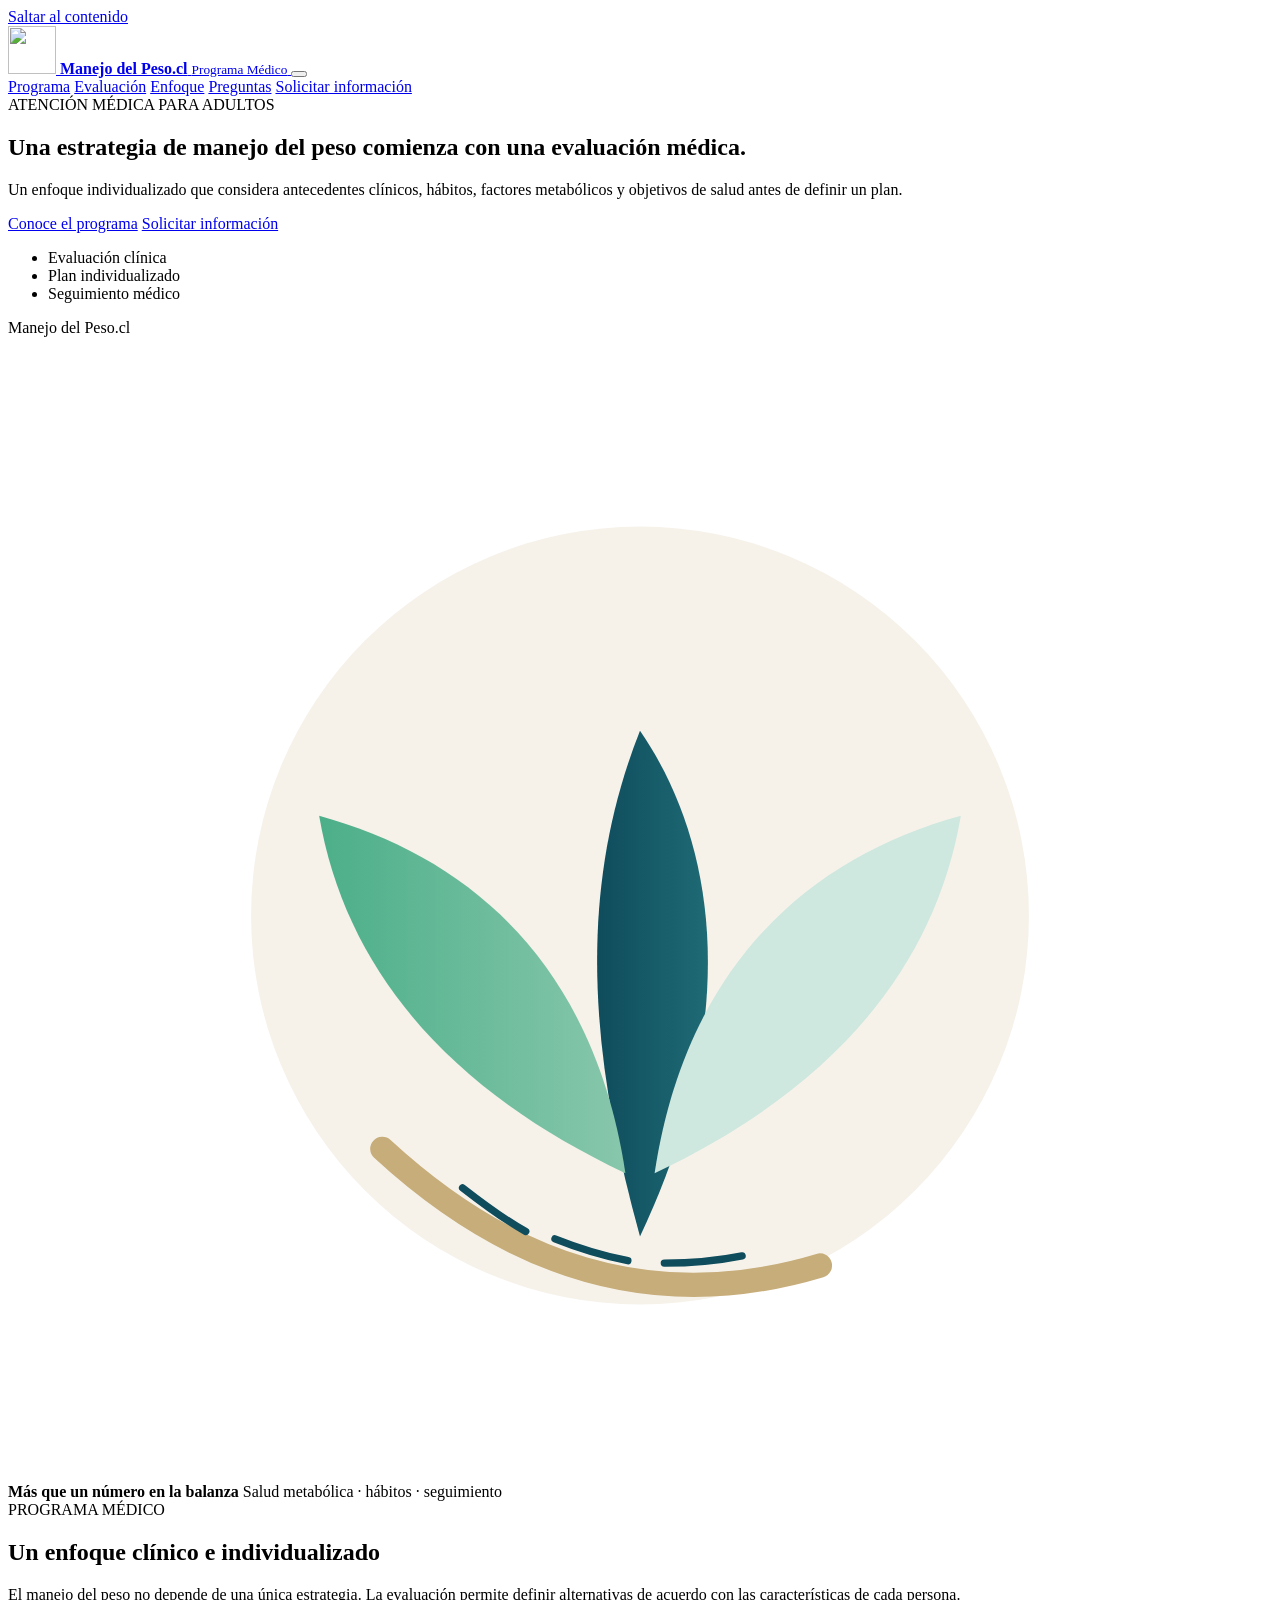
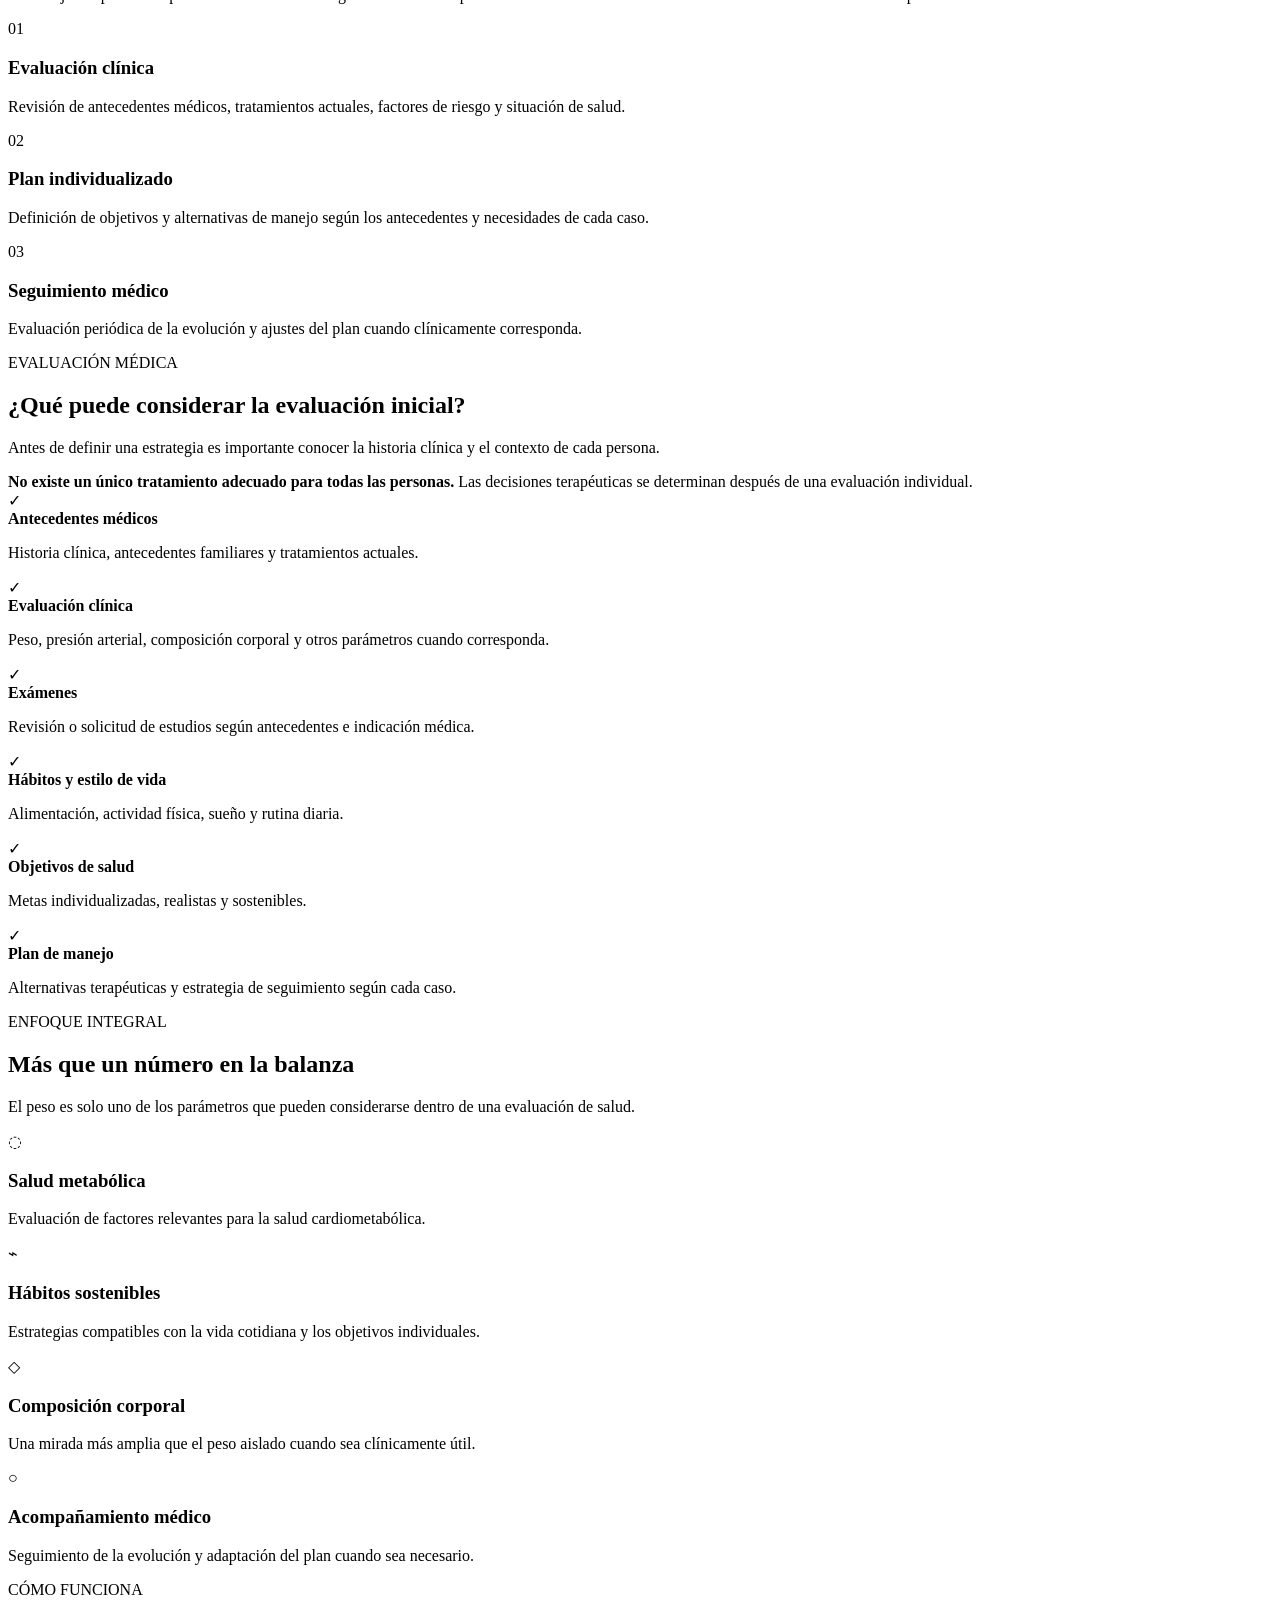
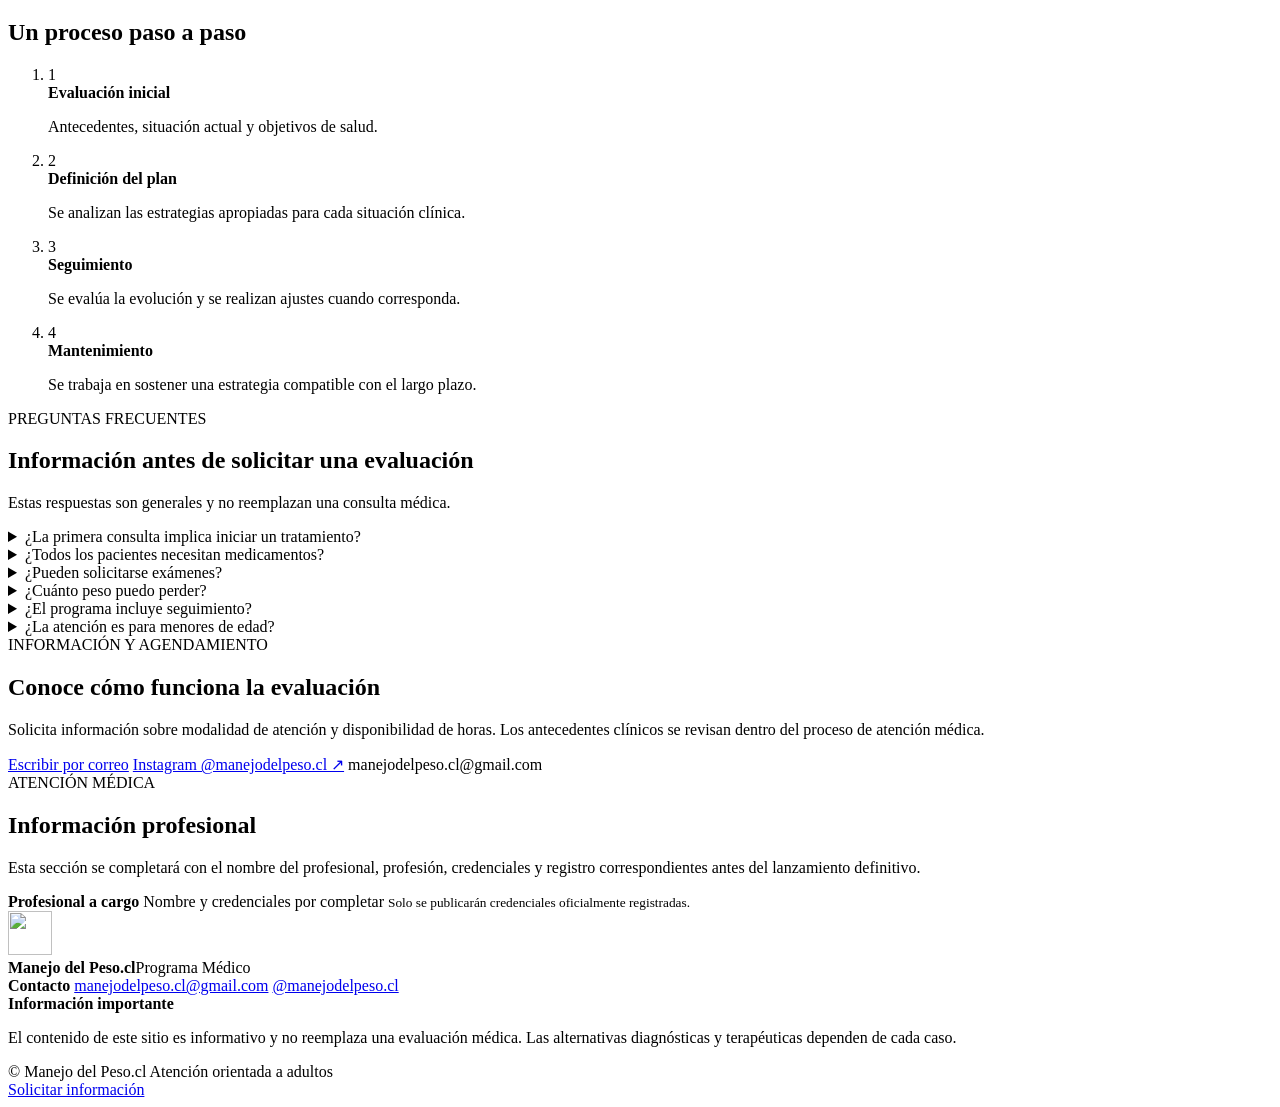
==== index.html @ efe5b245 "Create medical weight management landing page" ====
<!doctype html>
<html lang="es">
<head>
  <meta charset="utf-8" />
  <meta name="viewport" content="width=device-width, initial-scale=1" />
  <title>Manejo del Peso.cl | Programa Médico</title>
  <meta name="description" content="Programa médico de manejo del peso y salud metabólica para adultos. Evaluación clínica, plan individualizado y seguimiento médico." />
  <meta name="theme-color" content="#0F4C5C" />
  <meta name="robots" content="index,follow" />
  <link rel="canonical" href="https://manejodelpeso.cl/" />
  <link rel="icon" href="assets/favicon.svg" type="image/svg+xml" />
  <link rel="stylesheet" href="styles.css" />

  <meta property="og:type" content="website" />
  <meta property="og:title" content="Manejo del Peso.cl | Programa Médico" />
  <meta property="og:description" content="Evaluación clínica, plan individualizado y seguimiento médico para adultos." />
  <meta property="og:url" content="https://manejodelpeso.cl/" />
  <meta property="og:image" content="https://manejodelpeso.cl/assets/og-image.svg" />
  <meta property="og:locale" content="es_CL" />
  <meta name="twitter:card" content="summary_large_image" />

  <script type="application/ld+json">
  {
    "@context": "https://schema.org",
    "@type": "WebSite",
    "name": "Manejo del Peso.cl",
    "url": "https://manejodelpeso.cl/",
    "description": "Programa médico de manejo del peso y salud metabólica para adultos.",
    "publisher": {
      "@type": "Organization",
      "name": "Manejo del Peso.cl",
      "url": "https://manejodelpeso.cl/",
      "email": "manejodelpeso.cl@gmail.com",
      "sameAs": ["https://www.instagram.com/manejodelpeso.cl/"]
    }
  }
  </script>
</head>
<body>
  <a class="skip-link" href="#contenido">Saltar al contenido</a>

  <header class="site-header" id="inicio">
    <div class="container nav-wrap">
      <a class="brand" href="#inicio" aria-label="Manejo del Peso.cl, inicio">
        <img src="assets/logo.svg" alt="" width="48" height="48" />
        <span>
          <strong>Manejo del Peso.cl</strong>
          <small>Programa Médico</small>
        </span>
      </a>

      <button class="menu-toggle" type="button" aria-label="Abrir menú" aria-expanded="false" aria-controls="main-nav">
        <span></span><span></span><span></span>
      </button>

      <nav id="main-nav" class="main-nav" aria-label="Navegación principal">
        <a href="#programa">Programa</a>
        <a href="#evaluacion">Evaluación</a>
        <a href="#enfoque">Enfoque</a>
        <a href="#preguntas">Preguntas</a>
        <a href="#contacto" class="btn btn-small">Solicitar información</a>
      </nav>
    </div>
  </header>

  <main id="contenido">
    <section class="hero">
      <div class="container hero-grid">
        <div class="hero-copy">
          <div class="eyebrow">ATENCIÓN MÉDICA PARA ADULTOS</div>
          <h1>Una estrategia de manejo del peso comienza con una <span>evaluación médica.</span></h1>
          <p class="hero-lead">
            Un enfoque individualizado que considera antecedentes clínicos, hábitos, factores metabólicos y objetivos de salud antes de definir un plan.
          </p>
          <div class="hero-actions">
            <a class="btn" href="#programa">Conoce el programa</a>
            <a class="btn btn-secondary" href="#contacto">Solicitar información</a>
          </div>
          <ul class="trust-list" aria-label="Características principales">
            <li>Evaluación clínica</li>
            <li>Plan individualizado</li>
            <li>Seguimiento médico</li>
          </ul>
        </div>

        <div class="hero-visual" aria-hidden="true">
          <div class="visual-card">
            <div class="visual-badge">Manejo del Peso.cl</div>
            <svg viewBox="0 0 520 470" role="img">
              <defs>
                <linearGradient id="leafA" x1="0" x2="1">
                  <stop offset="0" stop-color="#0F4C5C"/>
                  <stop offset="1" stop-color="#1E6A75"/>
                </linearGradient>
                <linearGradient id="leafB" x1="0" x2="1">
                  <stop offset="0" stop-color="#4CAF89"/>
                  <stop offset="1" stop-color="#88C7AC"/>
                </linearGradient>
              </defs>
              <circle cx="260" cy="238" r="160" fill="#F6F2EA"/>
              <path d="M260 370c-22-79-25-145 0-208 31 45 43 117 0 208z" fill="url(#leafA)"/>
              <path d="M254 344c-72-34-115-83-126-147 62 17 113 61 126 147z" fill="url(#leafB)"/>
              <path d="M266 344c72-34 115-83 126-147-62 17-113 61-126 147z" fill="#CFE8DF"/>
              <path d="M154 334c51 47 110 69 180 48" fill="none" stroke="#C7AD7A" stroke-width="10" stroke-linecap="round"/>
              <path d="M187 350c9 7 17 13 26 18M225 371c10 4 20 7 30 9M270 381c11 0 22-1 32-3" fill="none" stroke="#0F4C5C" stroke-width="3" stroke-linecap="round"/>
            </svg>
            <div class="visual-note">
              <strong>Más que un número en la balanza</strong>
              <span>Salud metabólica · hábitos · seguimiento</span>
            </div>
          </div>
        </div>
      </div>
    </section>

    <section class="section pillars" id="programa">
      <div class="container">
        <div class="section-heading centered">
          <span class="eyebrow">PROGRAMA MÉDICO</span>
          <h2>Un enfoque clínico e individualizado</h2>
          <p>El manejo del peso no depende de una única estrategia. La evaluación permite definir alternativas de acuerdo con las características de cada persona.</p>
        </div>

        <div class="cards three">
          <article class="card">
            <div class="icon-wrap" aria-hidden="true">01</div>
            <h3>Evaluación clínica</h3>
            <p>Revisión de antecedentes médicos, tratamientos actuales, factores de riesgo y situación de salud.</p>
          </article>
          <article class="card">
            <div class="icon-wrap" aria-hidden="true">02</div>
            <h3>Plan individualizado</h3>
            <p>Definición de objetivos y alternativas de manejo según los antecedentes y necesidades de cada caso.</p>
          </article>
          <article class="card">
            <div class="icon-wrap" aria-hidden="true">03</div>
            <h3>Seguimiento médico</h3>
            <p>Evaluación periódica de la evolución y ajustes del plan cuando clínicamente corresponda.</p>
          </article>
        </div>
      </div>
    </section>

    <section class="section soft-section" id="evaluacion">
      <div class="container split">
        <div>
          <span class="eyebrow">EVALUACIÓN MÉDICA</span>
          <h2>¿Qué puede considerar la evaluación inicial?</h2>
          <p class="section-lead">Antes de definir una estrategia es importante conocer la historia clínica y el contexto de cada persona.</p>
          <div class="callout">
            <strong>No existe un único tratamiento adecuado para todas las personas.</strong>
            <span>Las decisiones terapéuticas se determinan después de una evaluación individual.</span>
          </div>
        </div>

        <div class="check-grid">
          <div class="check-item"><span>✓</span><div><strong>Antecedentes médicos</strong><p>Historia clínica, antecedentes familiares y tratamientos actuales.</p></div></div>
          <div class="check-item"><span>✓</span><div><strong>Evaluación clínica</strong><p>Peso, presión arterial, composición corporal y otros parámetros cuando corresponda.</p></div></div>
          <div class="check-item"><span>✓</span><div><strong>Exámenes</strong><p>Revisión o solicitud de estudios según antecedentes e indicación médica.</p></div></div>
          <div class="check-item"><span>✓</span><div><strong>Hábitos y estilo de vida</strong><p>Alimentación, actividad física, sueño y rutina diaria.</p></div></div>
          <div class="check-item"><span>✓</span><div><strong>Objetivos de salud</strong><p>Metas individualizadas, realistas y sostenibles.</p></div></div>
          <div class="check-item"><span>✓</span><div><strong>Plan de manejo</strong><p>Alternativas terapéuticas y estrategia de seguimiento según cada caso.</p></div></div>
        </div>
      </div>
    </section>

    <section class="section" id="enfoque">
      <div class="container">
        <div class="section-heading centered">
          <span class="eyebrow">ENFOQUE INTEGRAL</span>
          <h2>Más que un número en la balanza</h2>
          <p>El peso es solo uno de los parámetros que pueden considerarse dentro de una evaluación de salud.</p>
        </div>

        <div class="cards four">
          <article class="mini-card"><span>◌</span><h3>Salud metabólica</h3><p>Evaluación de factores relevantes para la salud cardiometabólica.</p></article>
          <article class="mini-card"><span>⌁</span><h3>Hábitos sostenibles</h3><p>Estrategias compatibles con la vida cotidiana y los objetivos individuales.</p></article>
          <article class="mini-card"><span>◇</span><h3>Composición corporal</h3><p>Una mirada más amplia que el peso aislado cuando sea clínicamente útil.</p></article>
          <article class="mini-card"><span>○</span><h3>Acompañamiento médico</h3><p>Seguimiento de la evolución y adaptación del plan cuando sea necesario.</p></article>
        </div>
      </div>
    </section>

    <section class="section journey-section">
      <div class="container">
        <div class="section-heading centered">
          <span class="eyebrow">CÓMO FUNCIONA</span>
          <h2>Un proceso paso a paso</h2>
        </div>
        <ol class="journey">
          <li><span>1</span><div><strong>Evaluación inicial</strong><p>Antecedentes, situación actual y objetivos de salud.</p></div></li>
          <li><span>2</span><div><strong>Definición del plan</strong><p>Se analizan las estrategias apropiadas para cada situación clínica.</p></div></li>
          <li><span>3</span><div><strong>Seguimiento</strong><p>Se evalúa la evolución y se realizan ajustes cuando corresponda.</p></div></li>
          <li><span>4</span><div><strong>Mantenimiento</strong><p>Se trabaja en sostener una estrategia compatible con el largo plazo.</p></div></li>
        </ol>
      </div>
    </section>

    <section class="section faq-section" id="preguntas">
      <div class="container faq-layout">
        <div class="faq-intro">
          <span class="eyebrow">PREGUNTAS FRECUENTES</span>
          <h2>Información antes de solicitar una evaluación</h2>
          <p>Estas respuestas son generales y no reemplazan una consulta médica.</p>
        </div>

        <div class="faq-list">
          <details>
            <summary>¿La primera consulta implica iniciar un tratamiento?</summary>
            <p>No necesariamente. La primera consulta busca realizar una evaluación médica y determinar qué alternativas pueden ser apropiadas para cada caso.</p>
          </details>
          <details>
            <summary>¿Todos los pacientes necesitan medicamentos?</summary>
            <p>No. El manejo puede incluir diferentes estrategias y la indicación de medicamentos, cuando corresponda, depende de una evaluación clínica individual.</p>
          </details>
          <details>
            <summary>¿Pueden solicitarse exámenes?</summary>
            <p>Sí. Según los antecedentes y hallazgos clínicos pueden revisarse o solicitarse exámenes complementarios.</p>
          </details>
          <details>
            <summary>¿Cuánto peso puedo perder?</summary>
            <p>La respuesta varía entre personas. Por esta razón no se garantizan cantidades específicas de pérdida de peso.</p>
          </details>
          <details>
            <summary>¿El programa incluye seguimiento?</summary>
            <p>Sí. El seguimiento permite evaluar la evolución y modificar el plan cuando sea necesario.</p>
          </details>
          <details>
            <summary>¿La atención es para menores de edad?</summary>
            <p>Actualmente el programa está orientado a personas adultas.</p>
          </details>
        </div>
      </div>
    </section>

    <section class="section contact-section" id="contacto">
      <div class="container contact-card">
        <div>
          <span class="eyebrow light">INFORMACIÓN Y AGENDAMIENTO</span>
          <h2>Conoce cómo funciona la evaluación</h2>
          <p>Solicita información sobre modalidad de atención y disponibilidad de horas. Los antecedentes clínicos se revisan dentro del proceso de atención médica.</p>
        </div>
        <div class="contact-actions">
          <a class="btn btn-light" href="mailto:manejodelpeso.cl@gmail.com?subject=Información%20Programa%20Manejo%20del%20Peso">Escribir por correo</a>
          <a class="text-link light-link" href="https://www.instagram.com/manejodelpeso.cl/" target="_blank" rel="noopener">Instagram @manejodelpeso.cl ↗</a>
          <span class="contact-email">manejodelpeso.cl@gmail.com</span>
        </div>
      </div>
    </section>

    <section class="section professional-note">
      <div class="container note-grid">
        <div>
          <span class="eyebrow">ATENCIÓN MÉDICA</span>
          <h2>Información profesional</h2>
          <p>Esta sección se completará con el nombre del profesional, profesión, credenciales y registro correspondientes antes del lanzamiento definitivo.</p>
        </div>
        <div class="placeholder-card">
          <strong>Profesional a cargo</strong>
          <span>Nombre y credenciales por completar</span>
          <small>Solo se publicarán credenciales oficialmente registradas.</small>
        </div>
      </div>
    </section>
  </main>

  <footer class="site-footer">
    <div class="container footer-grid">
      <div class="footer-brand">
        <img src="assets/logo.svg" alt="" width="44" height="44" />
        <div><strong>Manejo del Peso.cl</strong><span>Programa Médico</span></div>
      </div>
      <div>
        <strong>Contacto</strong>
        <a href="mailto:manejodelpeso.cl@gmail.com">manejodelpeso.cl@gmail.com</a>
        <a href="https://www.instagram.com/manejodelpeso.cl/" target="_blank" rel="noopener">@manejodelpeso.cl</a>
      </div>
      <div>
        <strong>Información importante</strong>
        <p>El contenido de este sitio es informativo y no reemplaza una evaluación médica. Las alternativas diagnósticas y terapéuticas dependen de cada caso.</p>
      </div>
    </div>
    <div class="container footer-bottom">
      <span>© <span id="year"></span> Manejo del Peso.cl</span>
      <span>Atención orientada a adultos</span>
    </div>
  </footer>

  <a class="mobile-cta" href="#contacto">Solicitar información</a>
  <script src="script.js" defer></script>
</body>
</html>
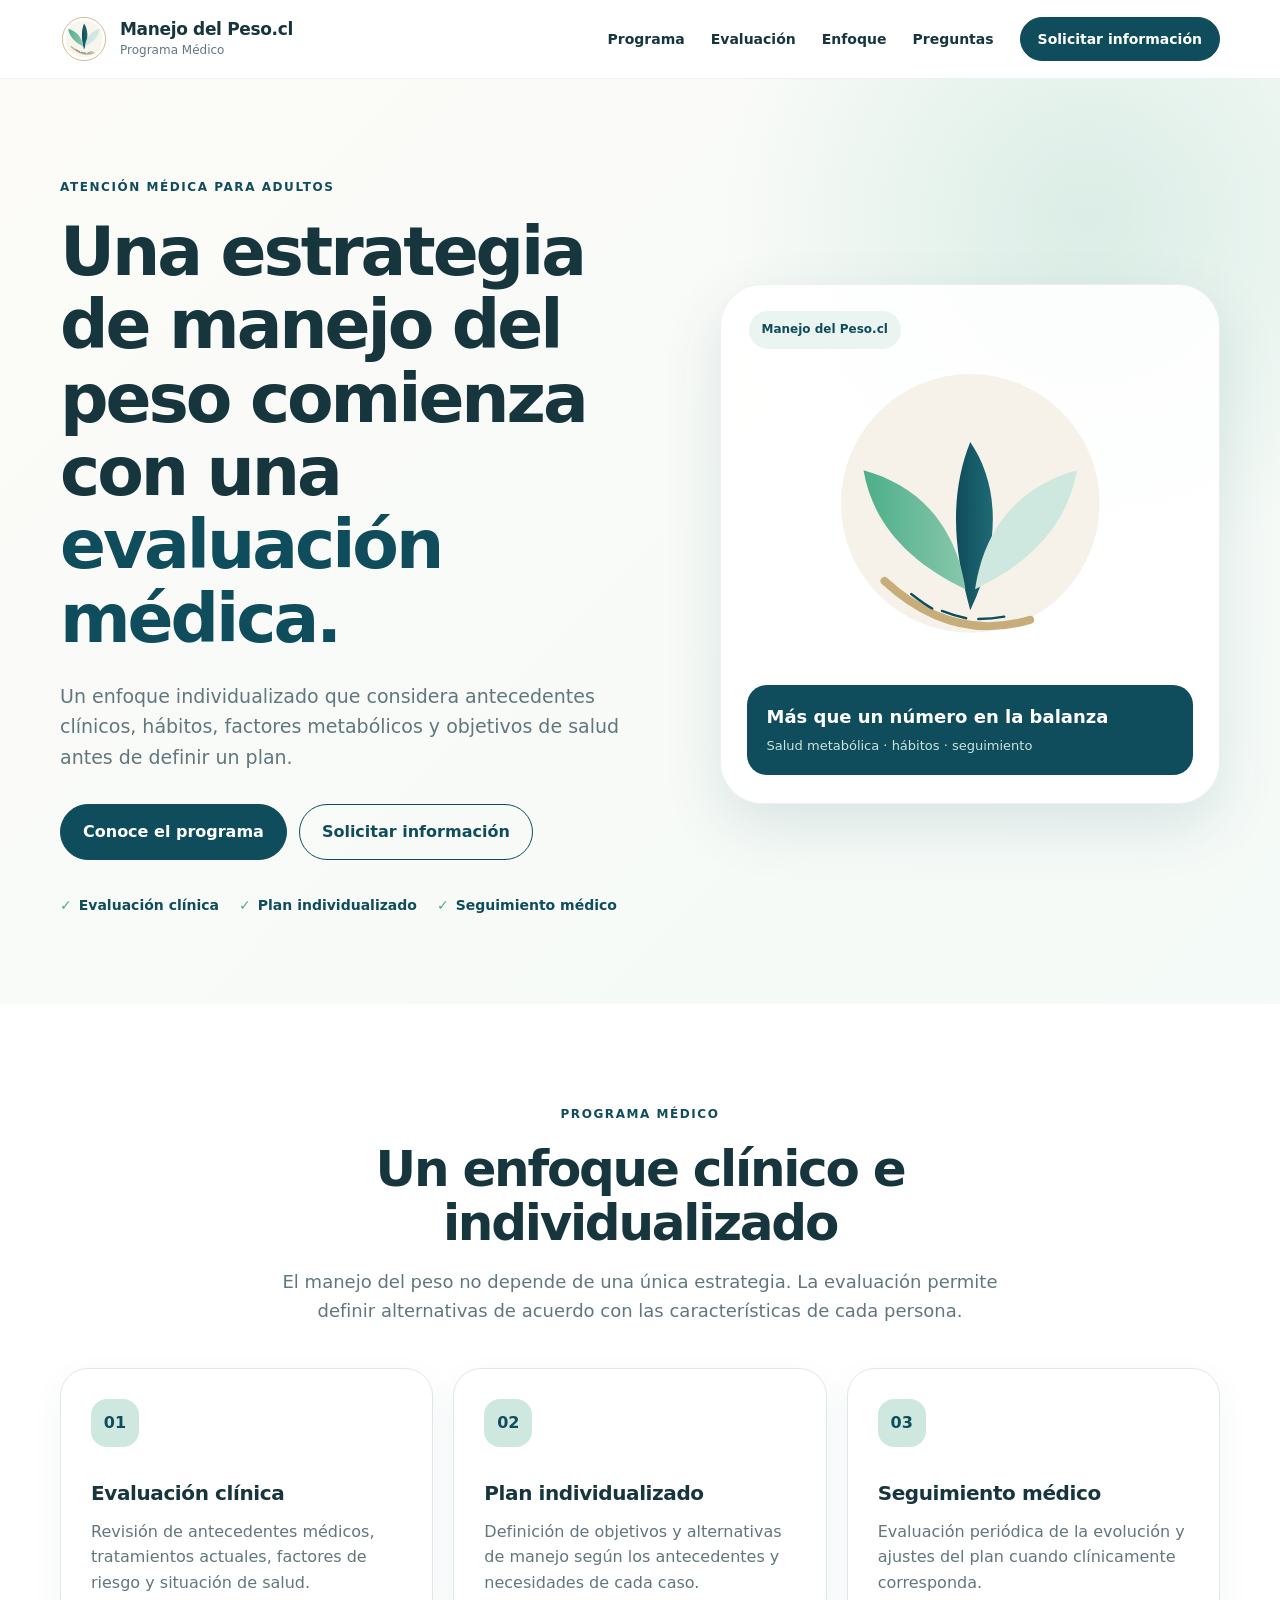
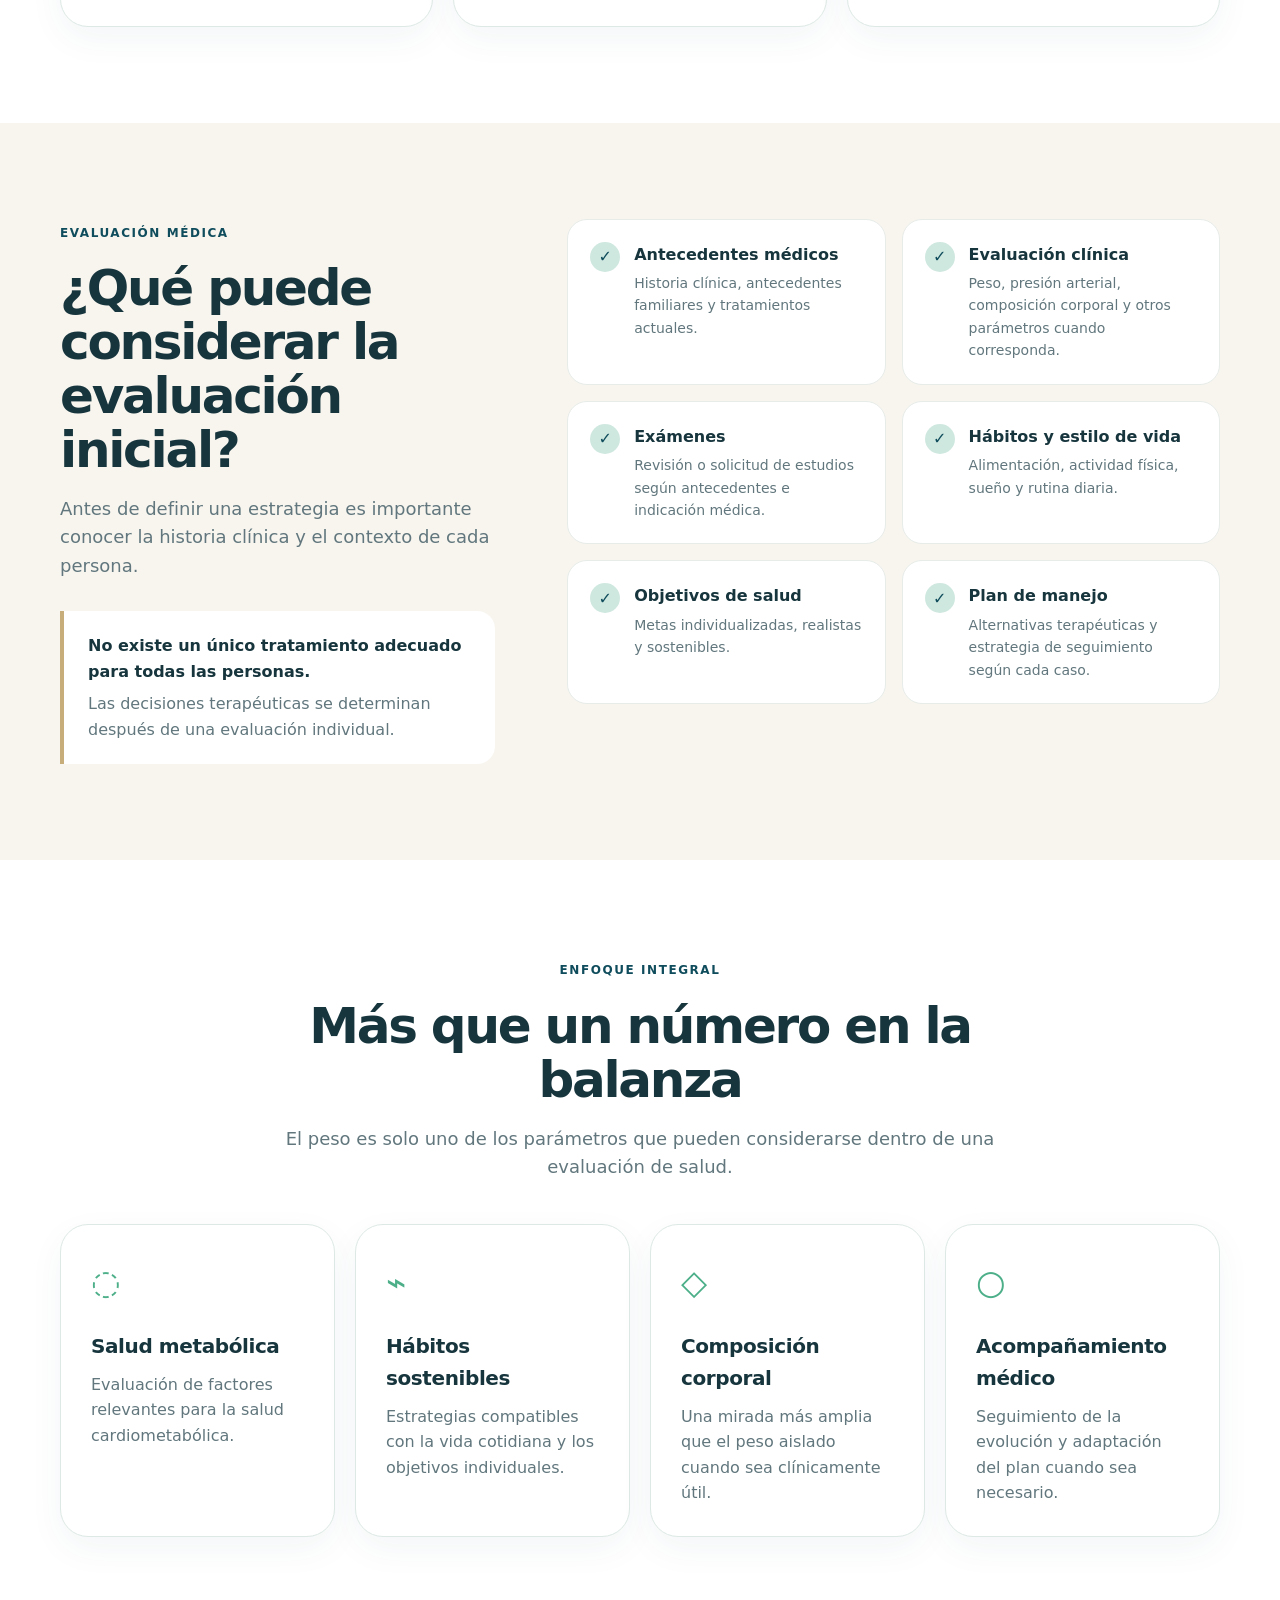
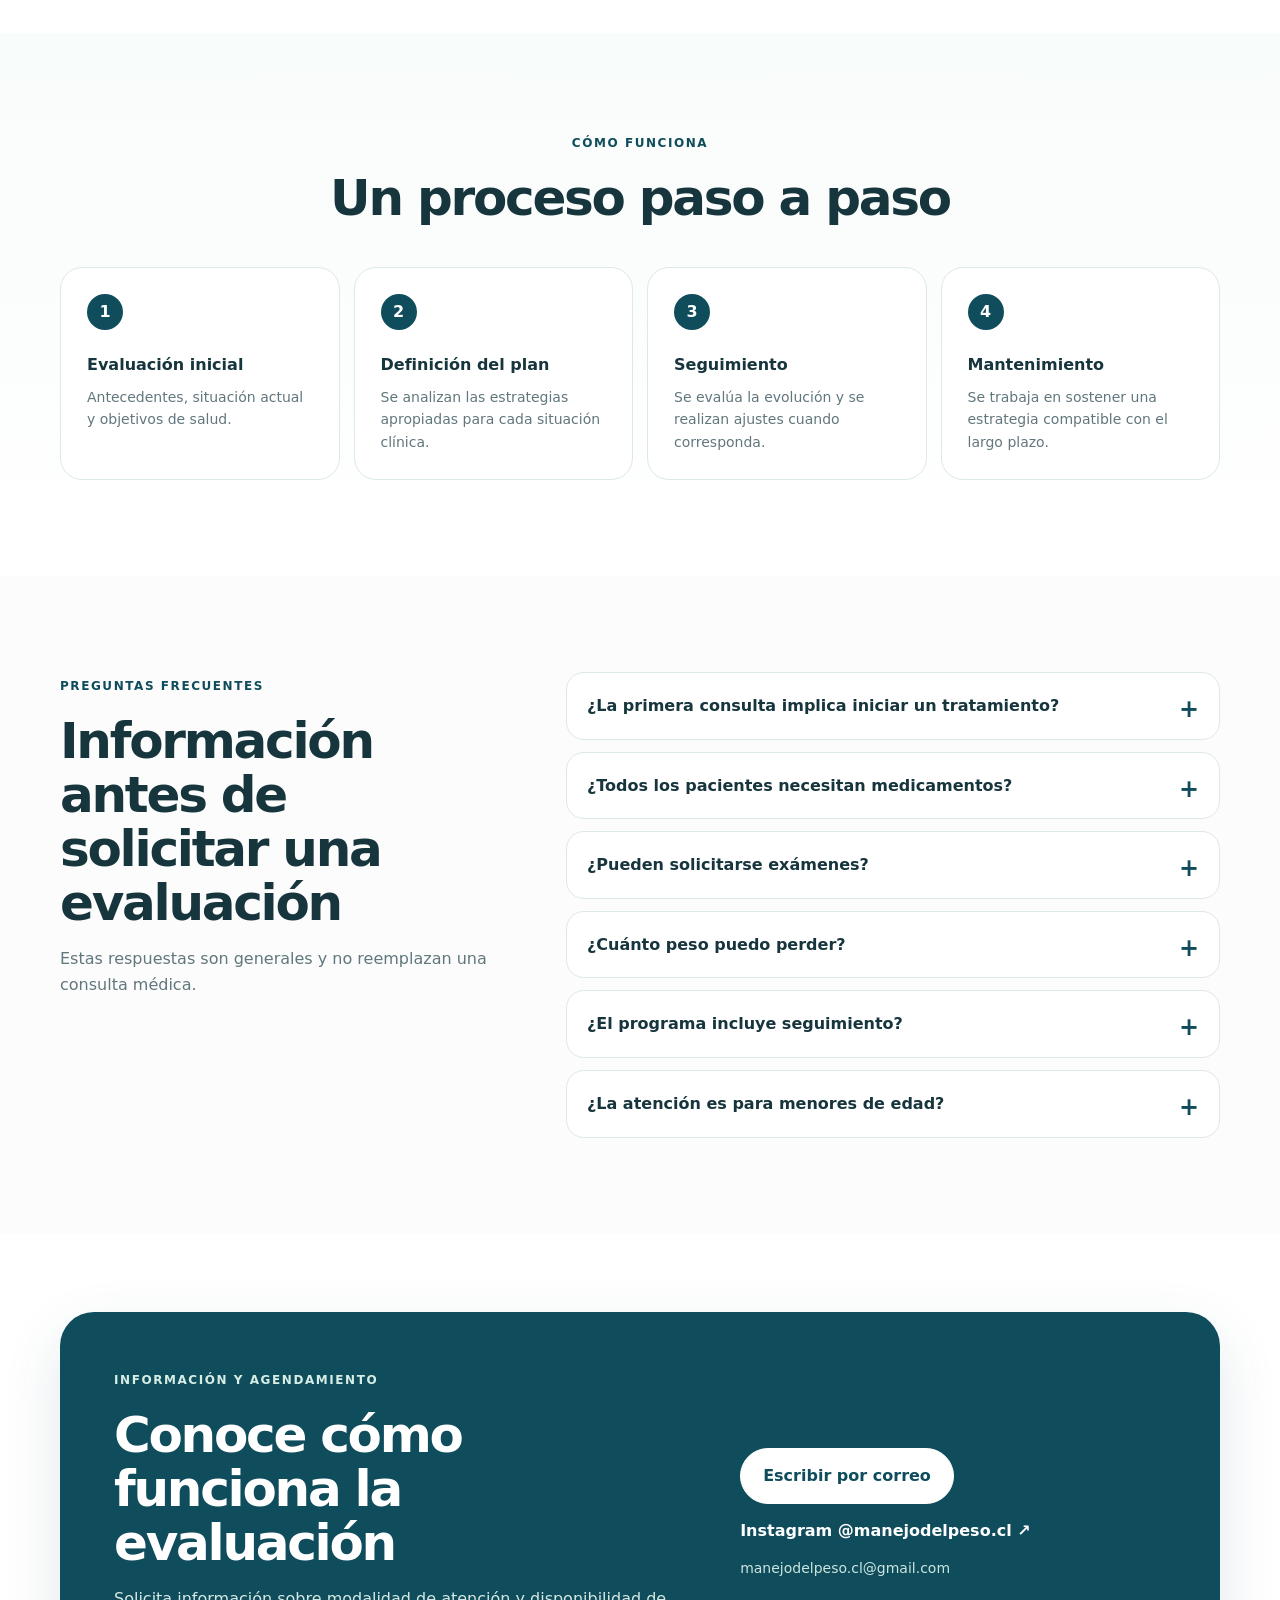
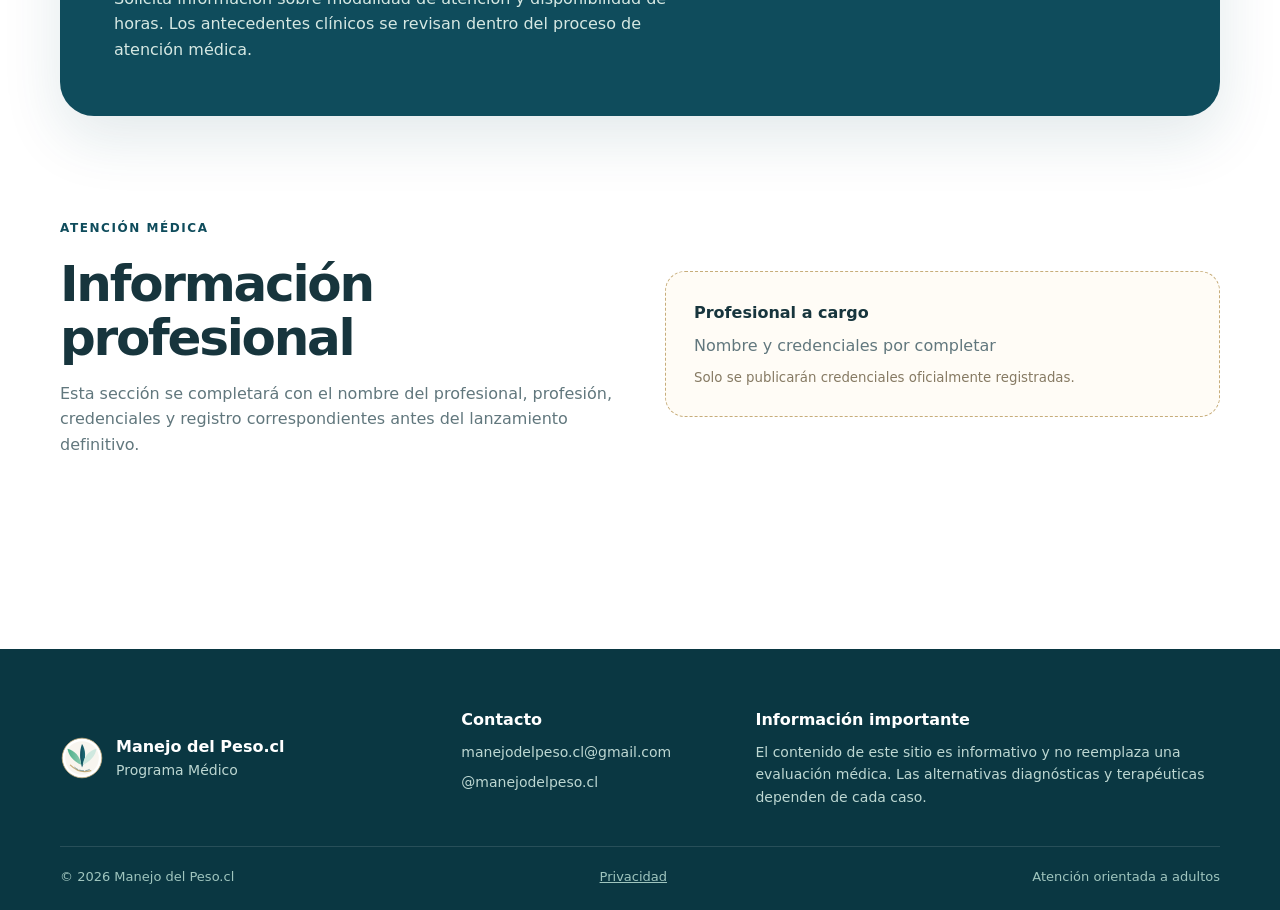
==== commit 73d9404e: "Link privacy policy from footer" ====
--- a/index.html
+++ b/index.html
@@ -282,7 +282,7 @@
     </div>
     <div class="container footer-bottom">
       <span>© <span id="year"></span> Manejo del Peso.cl</span>
-      <span>Atención orientada a adultos</span>
+      <a href="privacidad.html">Privacidad</a><span>Atención orientada a adultos</span>
     </div>
   </footer>
 
--- a/styles.css
+++ b/styles.css
@@ -0,0 +1,254 @@
+:root {
+  --petrol: #0F4C5C;
+  --petrol-2: #1B6774;
+  --green: #4CAF89;
+  --mint: #CFE8DF;
+  --mint-2: #EAF5F1;
+  --gold: #C7AD7A;
+  --cream: #F8F5EF;
+  --white: #FFFFFF;
+  --ink: #17353D;
+  --muted: #61777D;
+  --line: #DDE9E5;
+  --shadow: 0 22px 60px rgba(15, 76, 92, .12);
+  --radius: 28px;
+  --radius-sm: 18px;
+  --container: 1160px;
+}
+
+* { box-sizing: border-box; }
+html { scroll-behavior: smooth; }
+body {
+  margin: 0;
+  font-family: Inter, ui-sans-serif, system-ui, -apple-system, BlinkMacSystemFont, "Segoe UI", sans-serif;
+  color: var(--ink);
+  background: var(--white);
+  line-height: 1.6;
+  -webkit-font-smoothing: antialiased;
+}
+img, svg { max-width: 100%; display: block; }
+a { color: inherit; }
+button, input, textarea { font: inherit; }
+.container { width: min(calc(100% - 40px), var(--container)); margin-inline: auto; }
+.section { padding: 96px 0; }
+.skip-link { position: absolute; left: -9999px; top: 0; background: var(--petrol); color: white; padding: 12px 16px; z-index: 999; }
+.skip-link:focus { left: 12px; top: 12px; }
+
+.site-header {
+  position: sticky; top: 0; z-index: 50;
+  background: rgba(255,255,255,.92);
+  backdrop-filter: blur(14px);
+  border-bottom: 1px solid rgba(15,76,92,.08);
+}
+.nav-wrap { min-height: 78px; display: flex; align-items: center; justify-content: space-between; gap: 28px; }
+.brand { display: flex; align-items: center; gap: 12px; text-decoration: none; }
+.brand img { width: 48px; height: 48px; }
+.brand span { display: grid; line-height: 1.15; }
+.brand strong { font-size: 17px; letter-spacing: -.02em; }
+.brand small { color: var(--muted); font-size: 12px; margin-top: 4px; }
+.main-nav { display: flex; align-items: center; gap: 26px; }
+.main-nav a { text-decoration: none; color: var(--ink); font-weight: 650; font-size: 14px; }
+.main-nav a:not(.btn):hover { color: var(--petrol-2); }
+.menu-toggle { display: none; background: transparent; border: 0; padding: 8px; }
+.menu-toggle span { display: block; width: 26px; height: 2px; background: var(--petrol); margin: 5px 0; border-radius: 2px; }
+
+.hero {
+  overflow: hidden;
+  padding: 94px 0 88px;
+  background:
+    radial-gradient(circle at 85% 15%, rgba(207,232,223,.72), transparent 27%),
+    linear-gradient(135deg, #FCFBF8 0%, #F4FAF7 100%);
+}
+.hero-grid { display: grid; grid-template-columns: 1.08fr .92fr; gap: 72px; align-items: center; }
+.eyebrow {
+  display: inline-block; font-size: 12px; font-weight: 800; letter-spacing: .13em;
+  color: var(--petrol); margin-bottom: 18px;
+}
+.eyebrow.light { color: #D7EEE6; }
+.hero h1, .section h2 {
+  margin: 0; color: var(--ink); letter-spacing: -.045em; line-height: 1.08;
+}
+.hero h1 { font-size: clamp(42px, 5.3vw, 72px); max-width: 820px; }
+.hero h1 span { color: var(--petrol); }
+.hero-lead {
+  font-size: 19px; color: var(--muted); max-width: 690px; margin: 26px 0 0;
+}
+.hero-actions { display: flex; flex-wrap: wrap; gap: 12px; margin-top: 32px; }
+.btn {
+  display: inline-flex; align-items: center; justify-content: center;
+  border-radius: 999px; padding: 14px 22px; border: 1px solid var(--petrol);
+  background: var(--petrol); color: white; text-decoration: none; font-weight: 800;
+  transition: transform .2s ease, box-shadow .2s ease, background .2s ease;
+}
+.btn:hover { transform: translateY(-2px); box-shadow: 0 12px 24px rgba(15,76,92,.18); }
+.btn-secondary { background: transparent; color: var(--petrol); }
+.btn-secondary:hover { background: var(--white); }
+.btn-small { padding: 10px 17px; color: white !important; }
+.btn-light { background: white; color: var(--petrol); border-color: white; }
+.trust-list { display: flex; flex-wrap: wrap; list-style: none; gap: 10px 20px; padding: 0; margin: 34px 0 0; color: var(--petrol); font-weight: 700; font-size: 14px; }
+.trust-list li::before { content: "✓"; color: var(--green); margin-right: 7px; }
+
+.hero-visual { position: relative; }
+.visual-card {
+  position: relative; min-height: 520px; padding: 26px;
+  border-radius: 42px; background: rgba(255,255,255,.88); box-shadow: var(--shadow);
+  border: 1px solid rgba(15,76,92,.08);
+}
+.visual-card svg { width: 100%; height: 380px; }
+.visual-badge {
+  position: absolute; top: 26px; left: 28px; z-index: 2;
+  padding: 9px 13px; border-radius: 999px; background: var(--mint-2);
+  color: var(--petrol); font-weight: 800; font-size: 12px;
+}
+.visual-note {
+  display: grid; gap: 4px; background: var(--petrol); color: white;
+  border-radius: 20px; padding: 18px 20px; margin-top: -6px;
+}
+.visual-note strong { font-size: 18px; }
+.visual-note span { color: #CCE5DE; font-size: 13px; }
+
+.section-heading { max-width: 760px; margin-bottom: 42px; }
+.section-heading.centered { text-align: center; margin-inline: auto; }
+.section h2 { font-size: clamp(32px, 4vw, 50px); }
+.section-heading p, .section-lead { color: var(--muted); font-size: 18px; margin: 18px 0 0; }
+
+.cards { display: grid; gap: 20px; }
+.cards.three { grid-template-columns: repeat(3, 1fr); }
+.cards.four { grid-template-columns: repeat(4, 1fr); }
+.card, .mini-card {
+  border: 1px solid var(--line); border-radius: var(--radius); background: white;
+  padding: 30px; box-shadow: 0 12px 35px rgba(15,76,92,.05);
+}
+.icon-wrap {
+  width: 48px; height: 48px; border-radius: 16px; display: grid; place-items: center;
+  background: var(--mint); color: var(--petrol); font-weight: 900; margin-bottom: 30px;
+}
+.card h3, .mini-card h3 { margin: 0 0 10px; font-size: 20px; letter-spacing: -.02em; }
+.card p, .mini-card p { margin: 0; color: var(--muted); }
+.mini-card span { display: block; color: var(--green); font-size: 34px; margin-bottom: 20px; }
+
+.soft-section { background: var(--cream); }
+.split { display: grid; grid-template-columns: .8fr 1.2fr; gap: 72px; align-items: start; }
+.callout {
+  display: grid; gap: 7px; margin-top: 30px; padding: 22px 24px;
+  border-left: 4px solid var(--gold); background: white; border-radius: 0 18px 18px 0;
+}
+.callout span { color: var(--muted); }
+.check-grid { display: grid; grid-template-columns: repeat(2, 1fr); gap: 16px; }
+.check-item {
+  display: flex; gap: 14px; padding: 22px; background: white;
+  border: 1px solid #E7ECE9; border-radius: 20px;
+}
+.check-item > span {
+  flex: 0 0 30px; width: 30px; height: 30px; display: grid; place-items: center;
+  border-radius: 50%; background: var(--mint); color: var(--petrol); font-weight: 900;
+}
+.check-item strong { display: block; margin-bottom: 5px; }
+.check-item p { margin: 0; color: var(--muted); font-size: 14px; }
+
+.journey-section { background: linear-gradient(180deg, #F8FCFA 0%, #FFFFFF 100%); }
+.journey {
+  list-style: none; padding: 0; margin: 0; display: grid; grid-template-columns: repeat(4, 1fr);
+  gap: 14px;
+}
+.journey li {
+  position: relative; padding: 26px; border-radius: 22px; background: white;
+  border: 1px solid var(--line);
+}
+.journey li > span {
+  display: grid; place-items: center; width: 36px; height: 36px; border-radius: 50%;
+  background: var(--petrol); color: white; font-weight: 900; margin-bottom: 22px;
+}
+.journey strong { display: block; margin-bottom: 8px; }
+.journey p { margin: 0; color: var(--muted); font-size: 14px; }
+
+.faq-section { background: #FBFCFB; }
+.faq-layout { display: grid; grid-template-columns: .8fr 1.2fr; gap: 70px; }
+.faq-intro { position: sticky; top: 120px; align-self: start; }
+.faq-intro p { color: var(--muted); }
+.faq-list { display: grid; gap: 12px; }
+details {
+  background: white; border: 1px solid var(--line); border-radius: 18px; padding: 0 20px;
+}
+summary {
+  cursor: pointer; padding: 20px 34px 20px 0; list-style: none; font-weight: 800; position: relative;
+}
+summary::-webkit-details-marker { display: none; }
+summary::after { content: "+"; position: absolute; right: 0; top: 17px; color: var(--petrol); font-size: 24px; }
+details[open] summary::after { content: "–"; }
+details p { margin: -2px 0 20px; color: var(--muted); }
+
+.contact-section { padding-top: 78px; padding-bottom: 78px; }
+.contact-card {
+  background: var(--petrol); color: white; border-radius: 34px; padding: 54px;
+  display: grid; grid-template-columns: 1.15fr .85fr; gap: 50px; align-items: center;
+  box-shadow: var(--shadow);
+}
+.contact-card h2 { color: white; }
+.contact-card p { color: #D6E8E3; max-width: 650px; margin-bottom: 0; }
+.contact-actions { display: grid; justify-items: start; gap: 14px; }
+.text-link { font-weight: 800; text-decoration: none; }
+.light-link { color: white; }
+.contact-email { color: #CCE5DE; font-size: 14px; }
+
+.professional-note { padding-top: 20px; }
+.note-grid { display: grid; grid-template-columns: 1fr 1fr; gap: 50px; align-items: center; }
+.note-grid p { color: var(--muted); }
+.placeholder-card {
+  display: grid; gap: 8px; padding: 28px; border: 1px dashed var(--gold); border-radius: 20px; background: #FFFCF6;
+}
+.placeholder-card span { color: var(--muted); }
+.placeholder-card small { color: #867A63; }
+
+.site-footer { background: #0A3742; color: white; padding: 58px 0 22px; margin-top: 80px; }
+.footer-grid { display: grid; grid-template-columns: 1fr .7fr 1.3fr; gap: 44px; }
+.footer-grid > div { display: grid; align-content: start; gap: 8px; }
+.footer-brand { display: flex !important; grid-template-columns: auto 1fr; align-items: center; gap: 12px !important; }
+.footer-brand div { display: grid; }
+.footer-brand span, .footer-grid p, .footer-grid a { color: #BDD7D2; font-size: 14px; margin: 0; text-decoration: none; }
+.footer-bottom {
+  margin-top: 38px; padding-top: 20px; border-top: 1px solid rgba(255,255,255,.12);
+  display: flex; justify-content: space-between; color: #9FC5BE; font-size: 13px;
+}
+.mobile-cta { display: none; }
+
+@media (max-width: 980px) {
+  .main-nav {
+    display: none; position: absolute; top: 78px; left: 20px; right: 20px;
+    padding: 18px; background: white; border: 1px solid var(--line); border-radius: 18px;
+    box-shadow: var(--shadow); flex-direction: column; align-items: stretch;
+  }
+  .main-nav.open { display: flex; }
+  .menu-toggle { display: block; }
+  .hero-grid, .split, .faq-layout, .contact-card, .note-grid { grid-template-columns: 1fr; }
+  .hero-grid { gap: 50px; }
+  .visual-card { min-height: 420px; }
+  .visual-card svg { height: 310px; }
+  .cards.four, .journey { grid-template-columns: repeat(2, 1fr); }
+  .faq-intro { position: static; }
+}
+
+@media (max-width: 720px) {
+  .container { width: min(calc(100% - 28px), var(--container)); }
+  .section { padding: 72px 0; }
+  .hero { padding: 66px 0 62px; }
+  .hero h1 { font-size: clamp(40px, 11vw, 54px); }
+  .hero-lead { font-size: 17px; }
+  .cards.three, .cards.four, .check-grid, .journey, .footer-grid { grid-template-columns: 1fr; }
+  .hero-actions .btn { width: 100%; }
+  .visual-card { min-height: 390px; border-radius: 28px; padding: 20px; }
+  .visual-card svg { height: 285px; }
+  .contact-card { padding: 34px 24px; border-radius: 26px; }
+  .contact-actions .btn { width: 100%; }
+  .footer-bottom { flex-direction: column; gap: 6px; padding-bottom: 66px; }
+  .mobile-cta {
+    display: block; position: fixed; left: 14px; right: 14px; bottom: 12px; z-index: 45;
+    background: var(--petrol); color: white; text-decoration: none; text-align: center;
+    font-weight: 850; border-radius: 999px; padding: 14px 18px; box-shadow: 0 12px 28px rgba(15,76,92,.28);
+  }
+}
+
+@media (prefers-reduced-motion: reduce) {
+  html { scroll-behavior: auto; }
+  *, *::before, *::after { transition: none !important; }
+}
